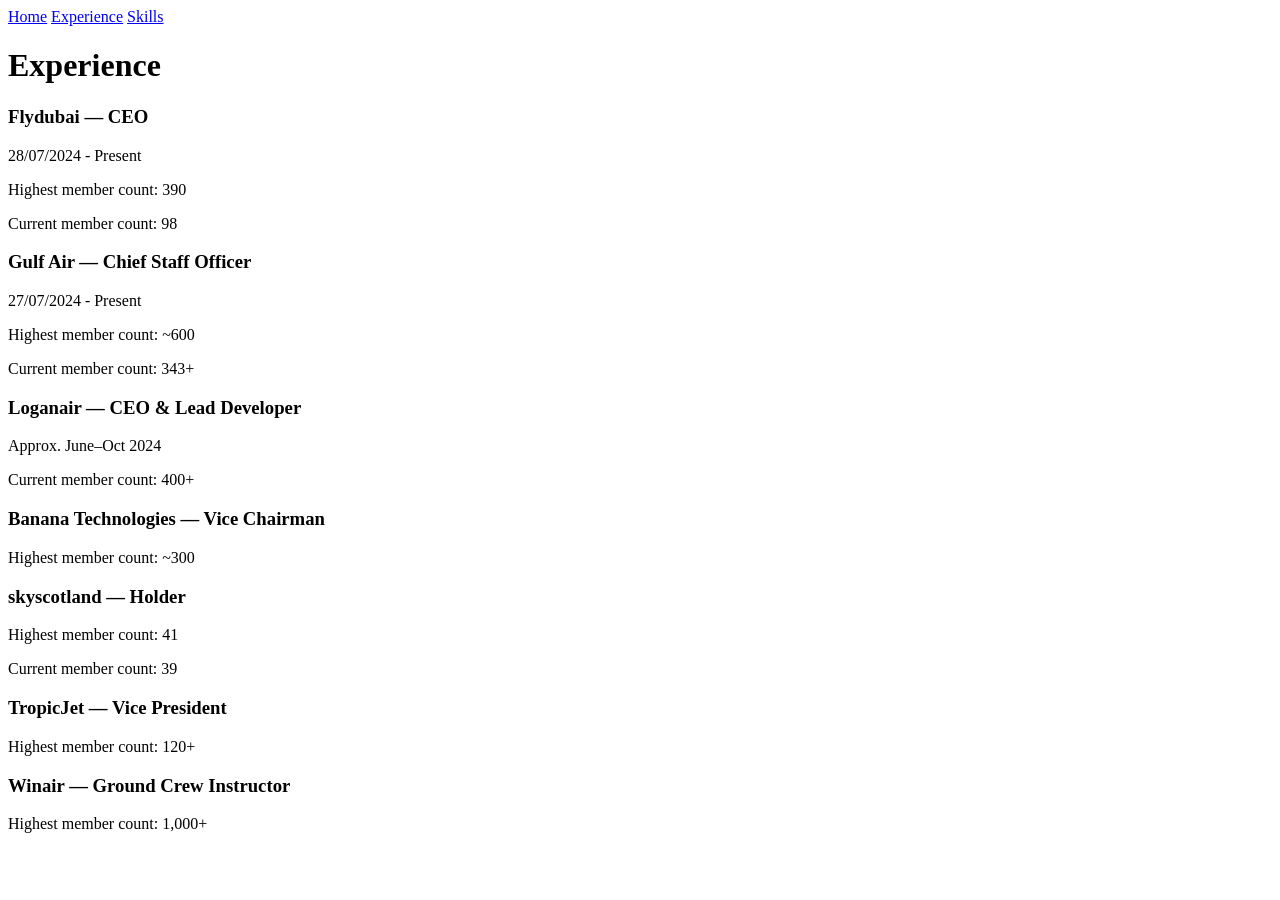
==== experience.html @ 656a8362 "Create experience.html" ====
<!DOCTYPE html>
<html lang="en">
<head>
<meta charset="UTF-8">
<meta name="viewport" content="width=device-width, initial-scale=1.0">
<title>Experience</title>

<link rel="stylesheet" href="style.css">
<script src="script.js" defer></script>
</head>

<body>

<div class="container fade-up">

<nav>
<a href="index.html">Home</a>
<a href="experience.html">Experience</a>
<a href="skills.html">Skills</a>
</nav>

<h1 class="fade-up delay-1">Experience</h1>

<div class="grid">

<div class="card fade-up delay-2">
<h3>Flydubai — CEO</h3>
<p>28/07/2024 - Present</p>
<p>Highest member count: 390</p>
<p>Current member count: 98</p>
</div>

<div class="card fade-up delay-2">
<h3>Gulf Air — Chief Staff Officer</h3>
<p>27/07/2024 - Present</p>
<p>Highest member count: ~600</p>
<p>Current member count: 343+</p>
</div>

<div class="card fade-up delay-2">
<h3>Loganair — CEO & Lead Developer</h3>
<p>Approx. June–Oct 2024</p>
<p>Current member count: 400+</p>
</div>

<div class="card fade-up delay-2">
<h3>Banana Technologies — Vice Chairman</h3>
<p>Highest member count: ~300</p>
</div>

<div class="card fade-up delay-2">
<h3>skyscotland — Holder</h3>
<p>Highest member count: 41</p>
<p>Current member count: 39</p>
</div>

<div class="card fade-up delay-2">
<h3>TropicJet — Vice President</h3>
<p>Highest member count: 120+</p>
</div>

<div class="card fade-up delay-2">
<h3>Winair — Ground Crew Instructor</h3>
<p>Highest member count: 1,000+</p>
</div>

</div>

</div>

</body>
</html>
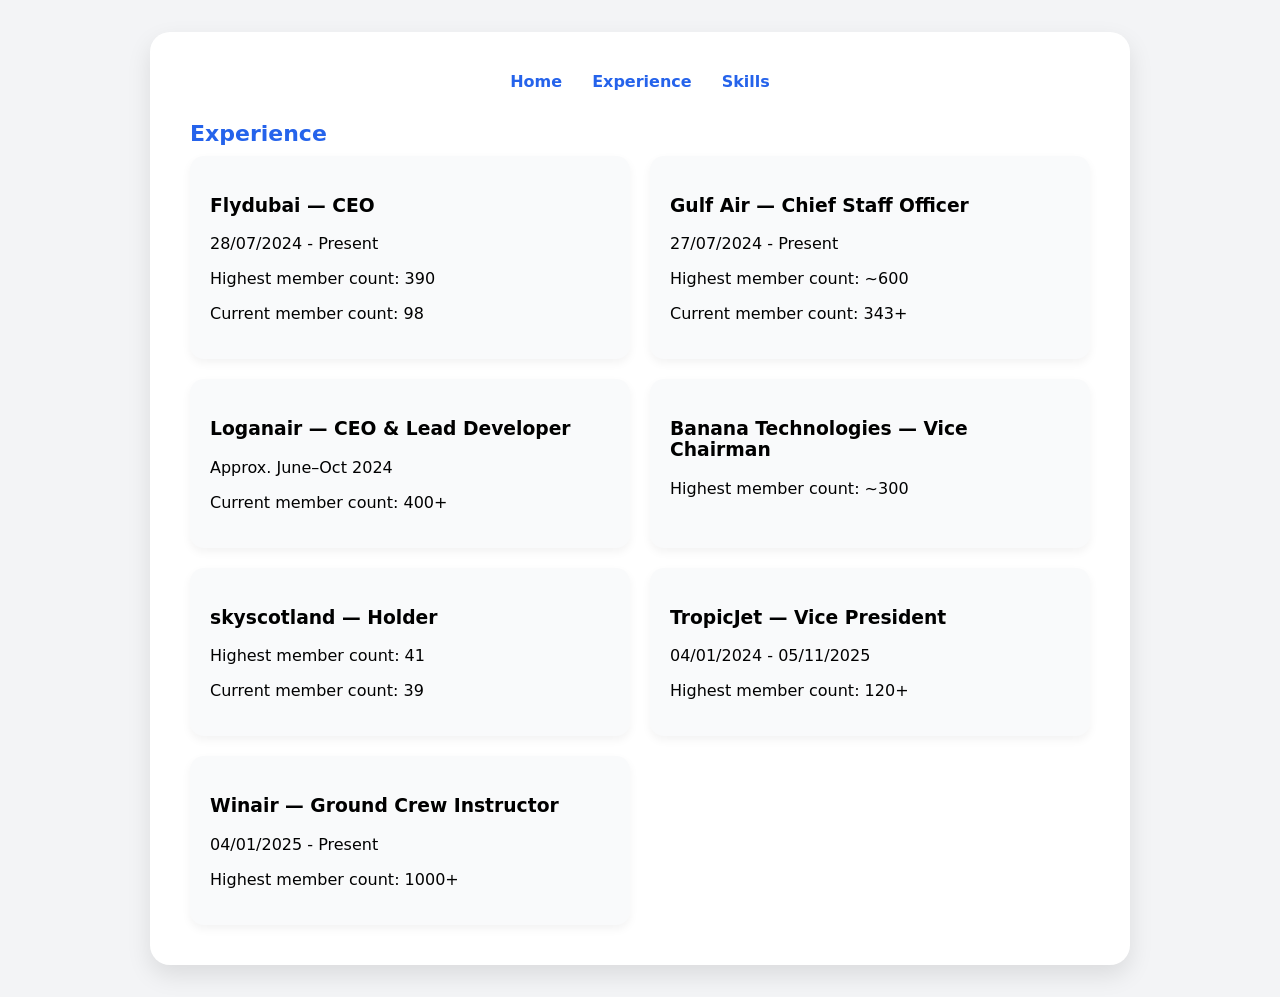
==== commit 8135659a: "Update experience.html" ====
--- a/experience.html
+++ b/experience.html
@@ -1,12 +1,15 @@
 <!DOCTYPE html>
-<html lang="en">
+<html>
 <head>
+
 <meta charset="UTF-8">
 <meta name="viewport" content="width=device-width, initial-scale=1.0">
+
 <title>Experience</title>
 
 <link rel="stylesheet" href="style.css">
 <script src="script.js" defer></script>
+
 </head>
 
 <body>
@@ -19,49 +22,51 @@
 <a href="skills.html">Skills</a>
 </nav>
 
-<h1 class="fade-up delay-1">Experience</h1>
+<h2 class="section-title">Experience</h2>
 
 <div class="grid">
 
-<div class="card fade-up delay-2">
+<div class="card fade-up">
 <h3>Flydubai — CEO</h3>
 <p>28/07/2024 - Present</p>
 <p>Highest member count: 390</p>
 <p>Current member count: 98</p>
 </div>
 
-<div class="card fade-up delay-2">
+<div class="card fade-up">
 <h3>Gulf Air — Chief Staff Officer</h3>
 <p>27/07/2024 - Present</p>
 <p>Highest member count: ~600</p>
 <p>Current member count: 343+</p>
 </div>
 
-<div class="card fade-up delay-2">
+<div class="card fade-up">
 <h3>Loganair — CEO & Lead Developer</h3>
 <p>Approx. June–Oct 2024</p>
 <p>Current member count: 400+</p>
 </div>
 
-<div class="card fade-up delay-2">
+<div class="card fade-up">
 <h3>Banana Technologies — Vice Chairman</h3>
 <p>Highest member count: ~300</p>
 </div>
 
-<div class="card fade-up delay-2">
+<div class="card fade-up">
 <h3>skyscotland — Holder</h3>
 <p>Highest member count: 41</p>
 <p>Current member count: 39</p>
 </div>
 
-<div class="card fade-up delay-2">
+<div class="card fade-up">
 <h3>TropicJet — Vice President</h3>
+<p>04/01/2024 - 05/11/2025</p>
 <p>Highest member count: 120+</p>
 </div>
 
-<div class="card fade-up delay-2">
+<div class="card fade-up">
 <h3>Winair — Ground Crew Instructor</h3>
-<p>Highest member count: 1,000+</p>
+<p>04/01/2025 - Present</p>
+<p>Highest member count: 1000+</p>
 </div>
 
 </div>
--- a/style.css
+++ b/style.css
@@ -0,0 +1,90 @@
+body{
+background:#f3f4f6;
+font-family:system-ui,-apple-system,BlinkMacSystemFont,"Segoe UI",Roboto;
+min-height:100vh;
+display:flex;
+justify-content:center;
+padding:24px;
+}
+
+.container{
+max-width:900px;
+width:100%;
+background:white;
+border-radius:20px;
+padding:40px;
+box-shadow:0 10px 25px rgba(0,0,0,0.1);
+}
+
+header{
+text-align:center;
+margin-bottom:30px;
+}
+
+header h1{
+font-size:36px;
+font-weight:700;
+}
+
+nav{
+display:flex;
+justify-content:center;
+gap:30px;
+margin-bottom:30px;
+}
+
+nav a{
+text-decoration:none;
+color:#2563eb;
+font-weight:600;
+}
+
+nav a:hover{
+text-decoration:underline;
+}
+
+.grid{
+display:grid;
+grid-template-columns:1fr;
+gap:20px;
+}
+
+@media(min-width:768px){
+.grid{
+grid-template-columns:1fr 1fr;
+}
+}
+
+.card{
+background:#f9fafb;
+padding:20px;
+border-radius:14px;
+box-shadow:0 4px 10px rgba(0,0,0,0.05);
+transition:0.25s;
+}
+
+.card:hover{
+transform:translateY(-5px);
+box-shadow:0 12px 20px rgba(0,0,0,0.1);
+}
+
+.section-title{
+font-size:22px;
+font-weight:700;
+color:#2563eb;
+margin-bottom:10px;
+}
+
+@keyframes fadeUp{
+0%{opacity:0;transform:translateY(20px);}
+100%{opacity:1;transform:translateY(0);}
+}
+
+.fade-up{
+opacity:0;
+animation:fadeUp .7s ease-out forwards;
+}
+
+.delay-1{animation-delay:.2s}
+.delay-2{animation-delay:.4s}
+.delay-3{animation-delay:.6s}
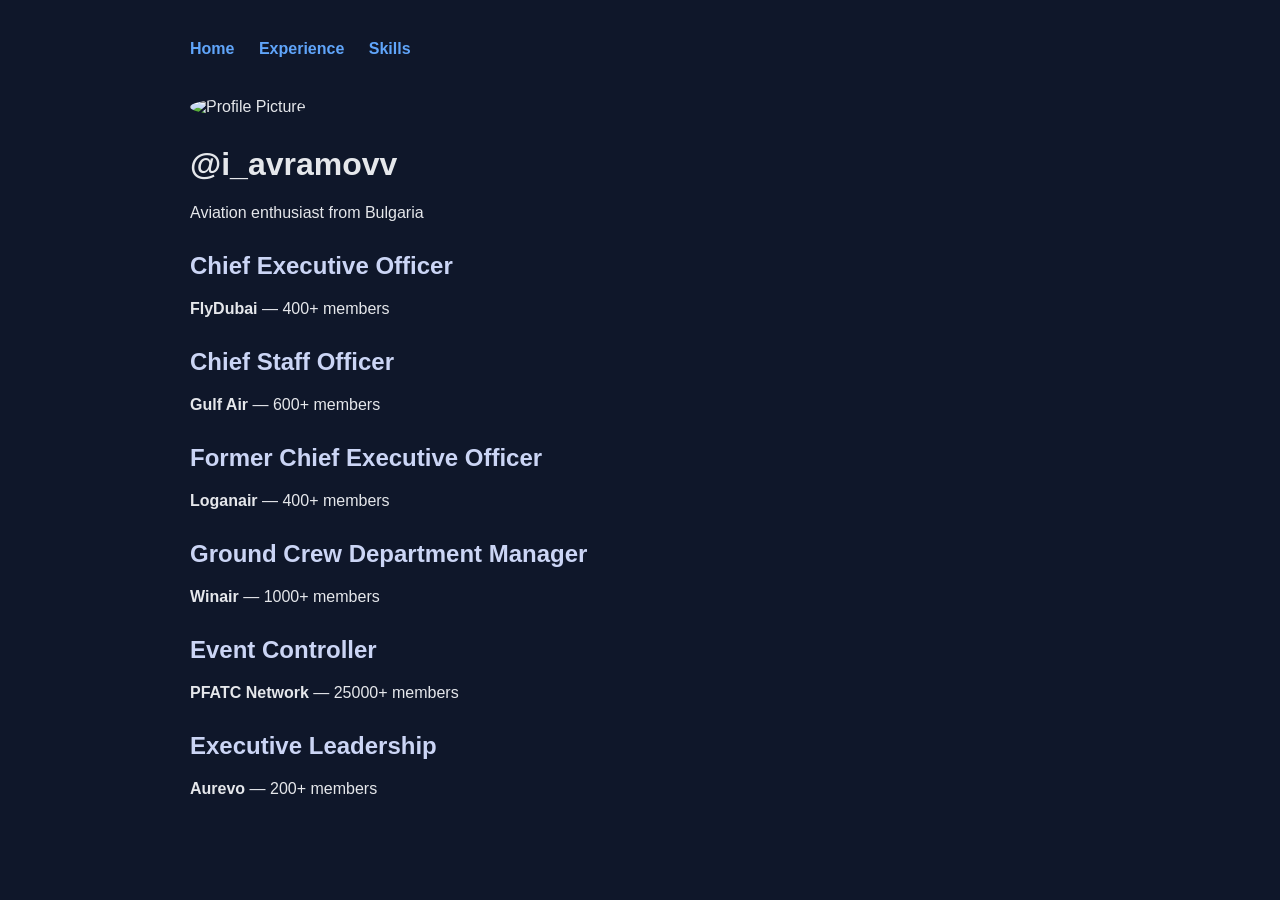
==== commit 98d4efaf: "Update experience.html" ====
--- a/experience.html
+++ b/experience.html
@@ -1,20 +1,16 @@
 <!DOCTYPE html>
-<html>
+<html lang="en">
 <head>
-
 <meta charset="UTF-8">
-<meta name="viewport" content="width=device-width, initial-scale=1.0">
-
-<title>Experience</title>
+<title>i_avramovv portfolio - Experience</title>
 
 <link rel="stylesheet" href="style.css">
-<script src="script.js" defer></script>
 
 </head>
 
 <body>
 
-<div class="container fade-up">
+<div class="container">
 
 <nav>
 <a href="index.html">Home</a>
@@ -22,56 +18,33 @@
 <a href="skills.html">Skills</a>
 </nav>
 
-<h2 class="section-title">Experience</h2>
+<img src="profile.jpg" class="profile" alt="Profile Picture">
 
-<div class="grid">
+<h1>@i_avramovv</h1>
 
-<div class="card fade-up">
-<h3>Flydubai — CEO</h3>
-<p>28/07/2024 - Present</p>
-<p>Highest member count: 390</p>
-<p>Current member count: 98</p>
-</div>
+<p>Aviation enthusiast from Bulgaria</p>
 
-<div class="card fade-up">
-<h3>Gulf Air — Chief Staff Officer</h3>
-<p>27/07/2024 - Present</p>
-<p>Highest member count: ~600</p>
-<p>Current member count: 343+</p>
-</div>
+<h2>Chief Executive Officer</h2>
+<p><strong>FlyDubai</strong> — 400+ members</p>
 
-<div class="card fade-up">
-<h3>Loganair — CEO & Lead Developer</h3>
-<p>Approx. June–Oct 2024</p>
-<p>Current member count: 400+</p>
-</div>
+<h2>Chief Staff Officer</h2>
+<p><strong>Gulf Air</strong> — 600+ members</p>
 
-<div class="card fade-up">
-<h3>Banana Technologies — Vice Chairman</h3>
-<p>Highest member count: ~300</p>
-</div>
+<h2>Former Chief Executive Officer</h2>
+<p><strong>Loganair</strong> — 400+ members</p>
 
-<div class="card fade-up">
-<h3>skyscotland — Holder</h3>
-<p>Highest member count: 41</p>
-<p>Current member count: 39</p>
-</div>
+<h2>Ground Crew Department Manager</h2>
+<p><strong>Winair</strong> — 1000+ members</p>
 
-<div class="card fade-up">
-<h3>TropicJet — Vice President</h3>
-<p>04/01/2024 - 05/11/2025</p>
-<p>Highest member count: 120+</p>
-</div>
+<h2>Event Controller</h2>
+<p><strong>PFATC Network</strong> — 25000+ members</p>
 
-<div class="card fade-up">
-<h3>Winair — Ground Crew Instructor</h3>
-<p>04/01/2025 - Present</p>
-<p>Highest member count: 1000+</p>
-</div>
+<h2>Executive Leadership</h2>
+<p><strong>Aurevo</strong> — 200+ members</p>
 
 </div>
 
-</div>
+<script src="script.js"></script>
 
 </body>
 </html>
--- a/style.css
+++ b/style.css
@@ -1,90 +1,55 @@
-body{
-background:#f3f4f6;
-font-family:system-ui,-apple-system,BlinkMacSystemFont,"Segoe UI",Roboto;
-min-height:100vh;
-display:flex;
-justify-content:center;
-padding:24px;
+body {
+    margin: 0;
+    font-family: Arial, Helvetica, sans-serif;
+    background-color: #0f172a;
+    color: #e5e7eb;
 }
 
-.container{
-max-width:900px;
-width:100%;
-background:white;
-border-radius:20px;
-padding:40px;
-box-shadow:0 10px 25px rgba(0,0,0,0.1);
+.container {
+    max-width: 900px;
+    margin: auto;
+    padding: 40px 20px;
 }
 
-header{
-text-align:center;
-margin-bottom:30px;
+nav {
+    margin-bottom: 40px;
 }
 
-header h1{
-font-size:36px;
-font-weight:700;
+nav a {
+    color: #60a5fa;
+    text-decoration: none;
+    margin-right: 20px;
+    font-weight: bold;
 }
 
-nav{
-display:flex;
-justify-content:center;
-gap:30px;
-margin-bottom:30px;
+nav a:hover {
+    color: #93c5fd;
 }
 
-nav a{
-text-decoration:none;
-color:#2563eb;
-font-weight:600;
+h1 {
+    margin-top: 10px;
+    font-size: 32px;
 }
 
-nav a:hover{
-text-decoration:underline;
+h2 {
+    margin-top: 30px;
+    color: #cbd5f5;
 }
 
-.grid{
-display:grid;
-grid-template-columns:1fr;
-gap:20px;
+.profile {
+    width: 120px;
+    border-radius: 50%;
+    margin-bottom: 20px;
 }
 
-@media(min-width:768px){
-.grid{
-grid-template-columns:1fr 1fr;
-}
+.project {
+    background: #1e293b;
+    padding: 20px;
+    border-radius: 10px;
+    margin-top: 15px;
+    transition: transform 0.2s ease;
 }
 
-.card{
-background:#f9fafb;
-padding:20px;
-border-radius:14px;
-box-shadow:0 4px 10px rgba(0,0,0,0.05);
-transition:0.25s;
+.project:hover {
+    transform: translateY(-4px);
 }
-
-.card:hover{
-transform:translateY(-5px);
-box-shadow:0 12px 20px rgba(0,0,0,0.1);
-}
-
-.section-title{
-font-size:22px;
-font-weight:700;
-color:#2563eb;
-margin-bottom:10px;
-}
-
-@keyframes fadeUp{
-0%{opacity:0;transform:translateY(20px);}
-100%{opacity:1;transform:translateY(0);}
-}
-
-.fade-up{
-opacity:0;
-animation:fadeUp .7s ease-out forwards;
-}
-
-.delay-1{animation-delay:.2s}
-.delay-2{animation-delay:.4s}
-.delay-3{animation-delay:.6s}
